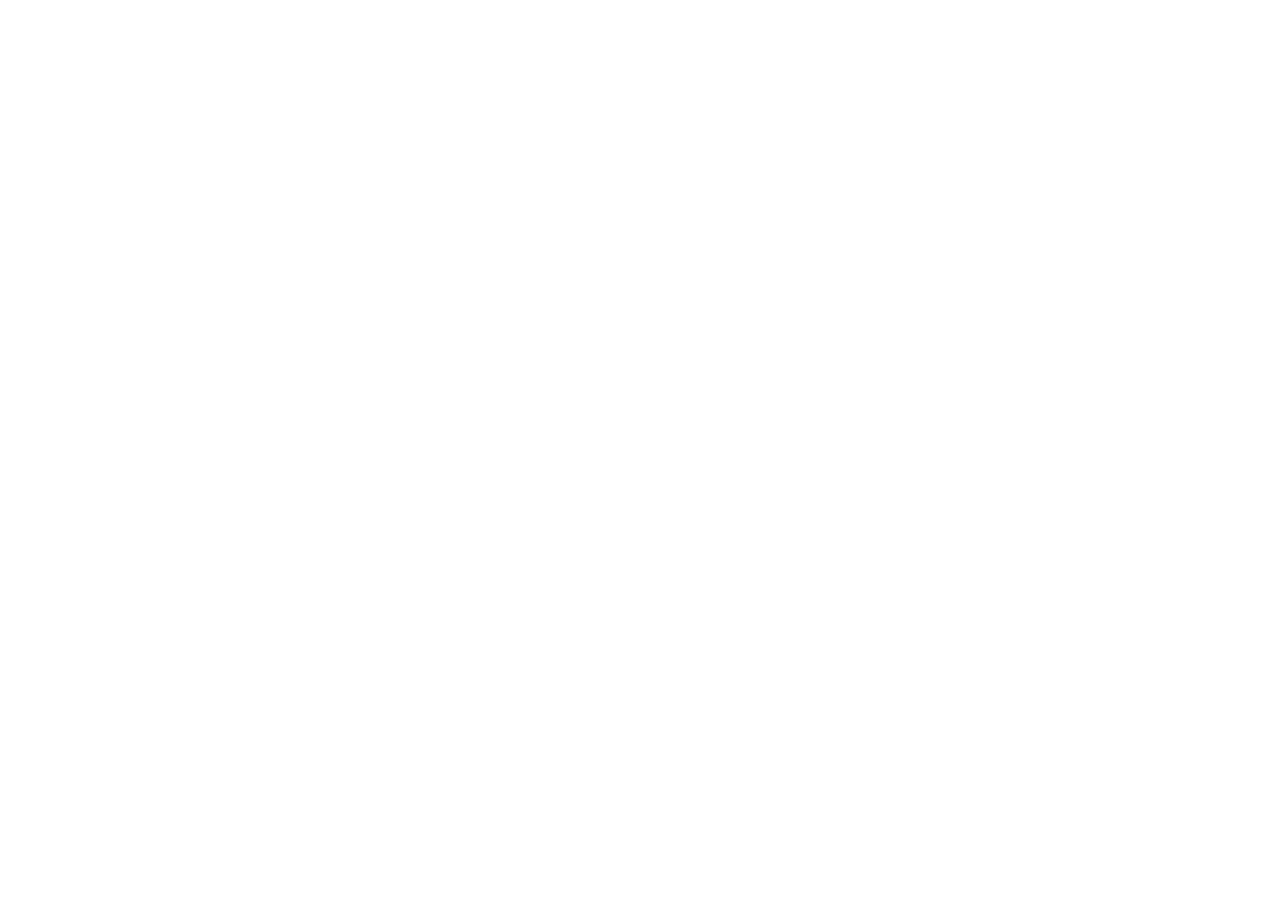
==== Log-in/index.html @ 49bda991 "strat html" ====
<!DOCTYPE html>
<html lang="en">
<head>
    <meta charset="UTF-8">
    <meta name="viewport" content="width=device-width, initial-scale=1.0">
    <title>Document</title>
</head>
<body>
    
</body>
</html>
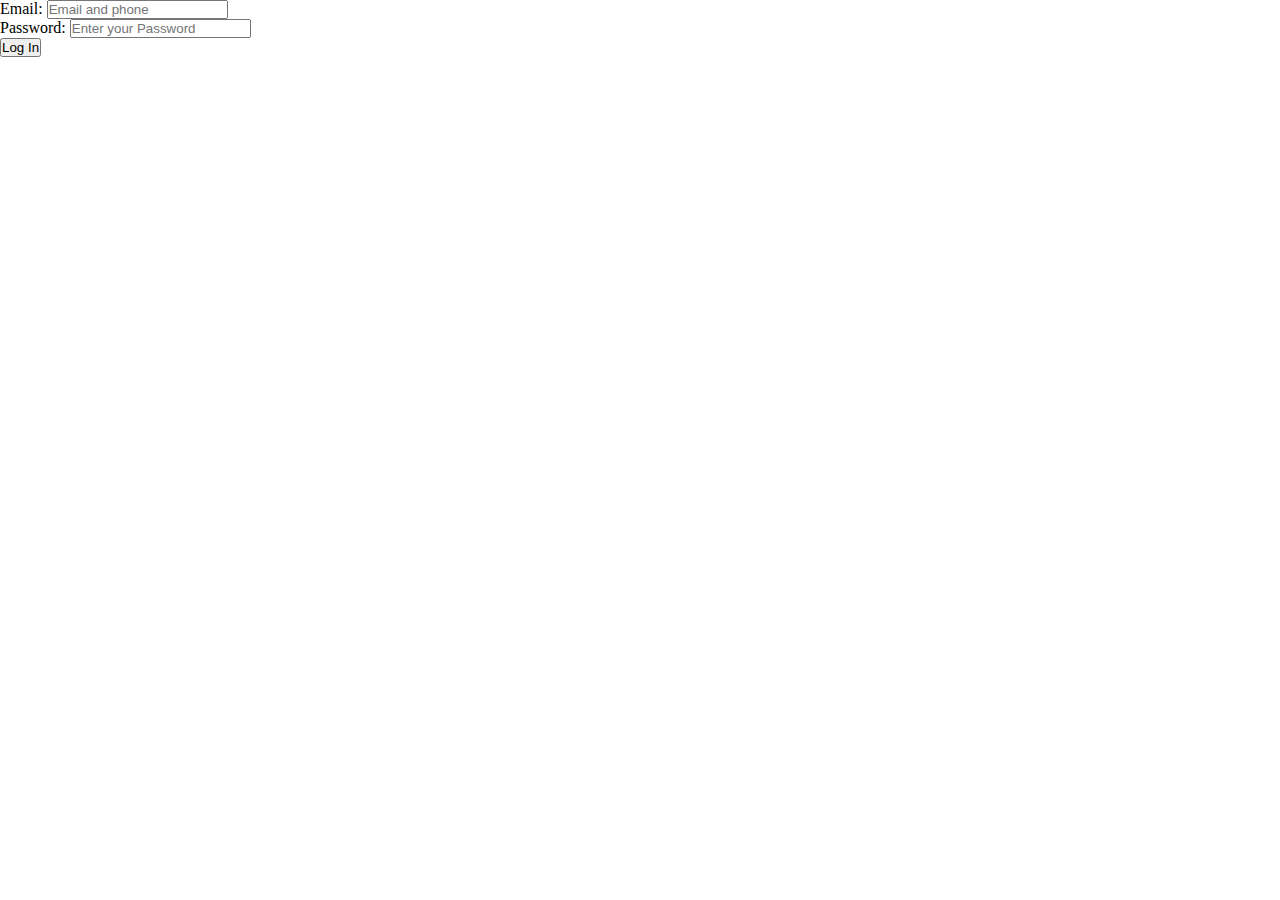
==== commit 6ad6f02a: "start log in" ====
--- a/Log-in/index.html
+++ b/Log-in/index.html
@@ -1,11 +1,42 @@
 <!DOCTYPE html>
 <html lang="en">
+
 <head>
     <meta charset="UTF-8">
     <meta name="viewport" content="width=device-width, initial-scale=1.0">
     <title>Document</title>
+    <link rel="stylesheet" href="style.css">
 </head>
+
 <body>
-    
+
+    <div class="container">
+
+        <div class="row">
+
+            <div class="col">
+
+            </div>
+            <div class="col">
+                <div class="mb-3">
+                    <label for="email">Email:</label>
+                  <input type="email" class="form-control" id="exampleInputEmail1"  placeholder="Email and phone">
+                </div>
+                <div class="mb-3">
+                    <label for="password">Password:</label>
+                  <input type="password" class="form-control" id="exampleInputPassword1" placeholder="Enter your Password">
+                </div>
+                <div class="mb-3">
+                    
+                <div id="bottom">
+                <button type="submit" id="btn" class="btn btn-primary" onclick="login();">Log In</button>
+                </div>
+              </form>
+            </div>
+
+        </div>
+
+    </div>
 </body>
+
 </html>--- a/Log-in/style.css
+++ b/Log-in/style.css
@@ -0,0 +1,9 @@
+*{
+    margin: 0;
+    padding: 0;
+    box-sizing: border-box;
+}
+html,body{
+    width: 100%;
+    height: 100vh;
+}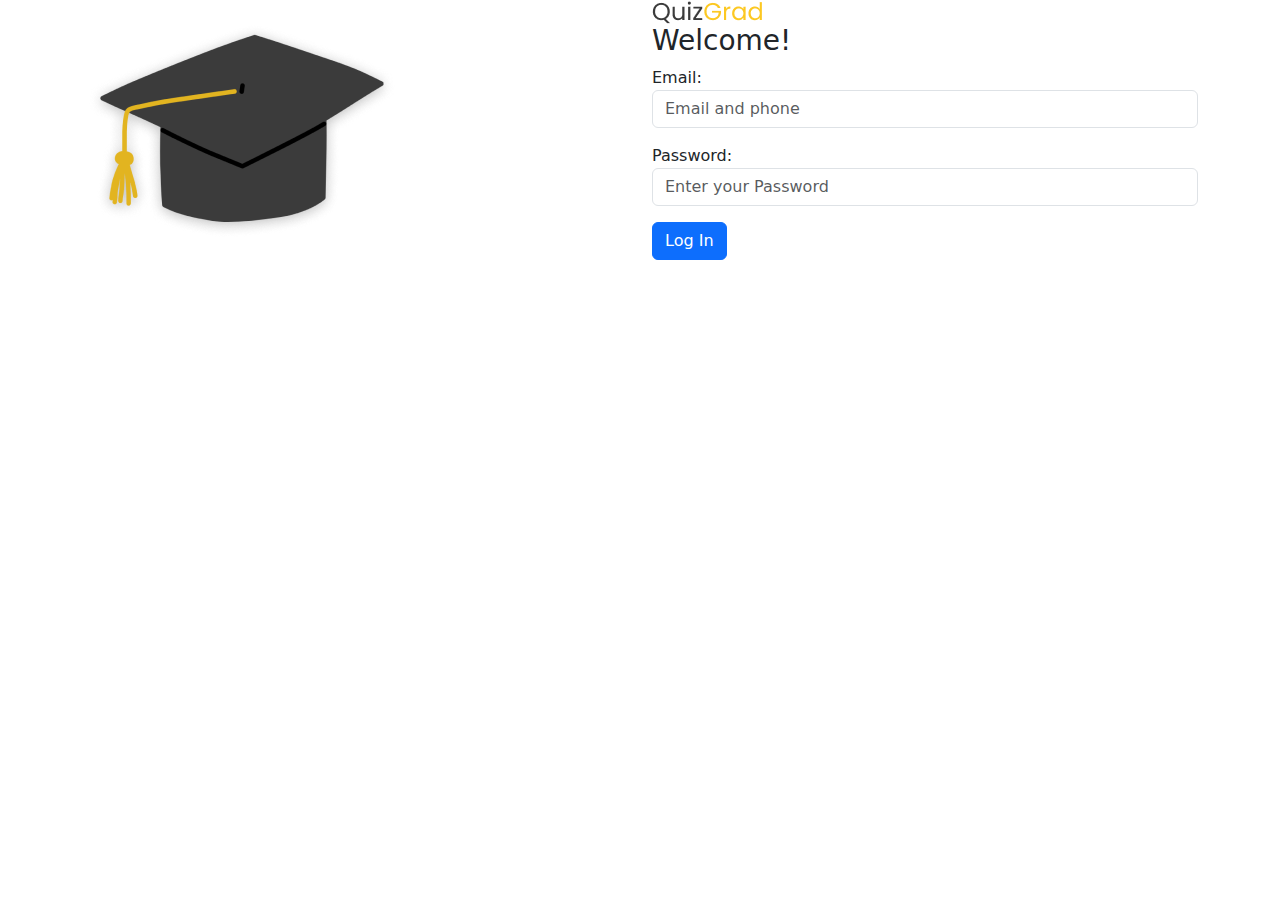
==== commit c879272b: "lets implement css" ====
--- a/Log-in/index.html
+++ b/Log-in/index.html
@@ -4,8 +4,9 @@
 <head>
     <meta charset="UTF-8">
     <meta name="viewport" content="width=device-width, initial-scale=1.0">
-    <title>Document</title>
+    <title>Login Foam</title>
     <link rel="stylesheet" href="style.css">
+    <link rel="stylesheet" href="https://cdn.jsdelivr.net/npm/bootstrap@5.3.3/dist/css/bootstrap.min.css">
 </head>
 
 <body>
@@ -15,9 +16,14 @@
         <div class="row">
 
             <div class="col">
-
+                <img src="./images/hat.png" alt="Hat Image" id="hat">
             </div>
             <div class="col">
+                <div id="quiz">
+                    <img src="./images/QuizGrad.png" alt="logo image" id="quiz1">
+                    <h3>Welcome!</h3>
+                </div>
+
                 <div class="mb-3">
                     <label for="email">Email:</label>
                   <input type="email" class="form-control" id="exampleInputEmail1"  placeholder="Email and phone">
@@ -37,6 +43,9 @@
         </div>
 
     </div>
+
+    <script src="app.js"></script>
+    <script src="https://cdn.jsdelivr.net/npm/bootstrap@5.3.3/dist/js/bootstrap.bundle.min.js"></script>
 </body>
 
 </html>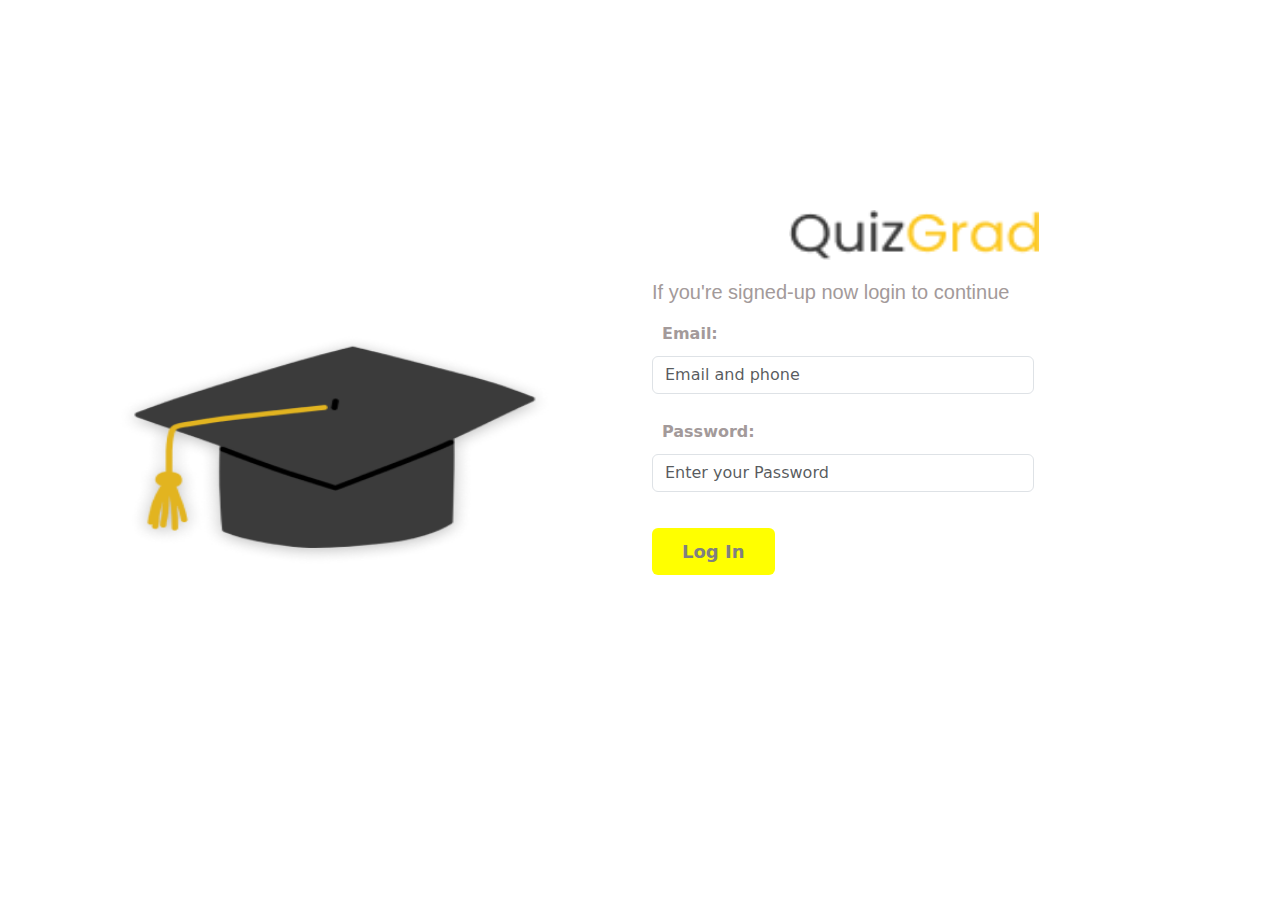
==== commit fe2babd1: "log in complete" ====
--- a/Log-in/index.html
+++ b/Log-in/index.html
@@ -21,8 +21,8 @@
             <div class="col">
                 <div id="quiz">
                     <img src="./images/QuizGrad.png" alt="logo image" id="quiz1">
-                    <h3>Welcome!</h3>
                 </div>
+                <h5>If you're signed-up now login to continue</h5>
 
                 <div class="mb-3">
                     <label for="email">Email:</label>
--- a/Log-in/style.css
+++ b/Log-in/style.css
@@ -6,4 +6,50 @@
 html,body{
     width: 100%;
     height: 100vh;
+}
+body{
+    display: flex;
+    align-items: center;
+    justify-content: center;
+}
+#quiz{
+    padding: 10px 25%;
+    /* width: 100px;
+    height: 100px; */
+}
+#quiz #quiz1{
+    width: 250px;
+    height: 50px;
+}
+.col h5{
+    color: rgb(163, 154, 154);
+    padding-top: 10px;
+    font-family: sans-serif;
+    
+    /* padding-left: 10px; */
+}
+.col label{
+    padding: 10px;
+    color: rgb(163, 154, 154);
+    font-weight: bold;
+}
+.col input{
+    width: 70%;
+}
+#file{
+    width: 280px;
+}
+#btn{
+    margin-top: 20px;
+    padding: 10px 30px;
+    font-weight: bolder;
+    background-color: yellow;
+    border: none;
+    font-size: 18px;
+    color: gray;
+}
+#hat{
+    padding: 20% 5%;
+    width: 500px;
+    height: 500px;
 }